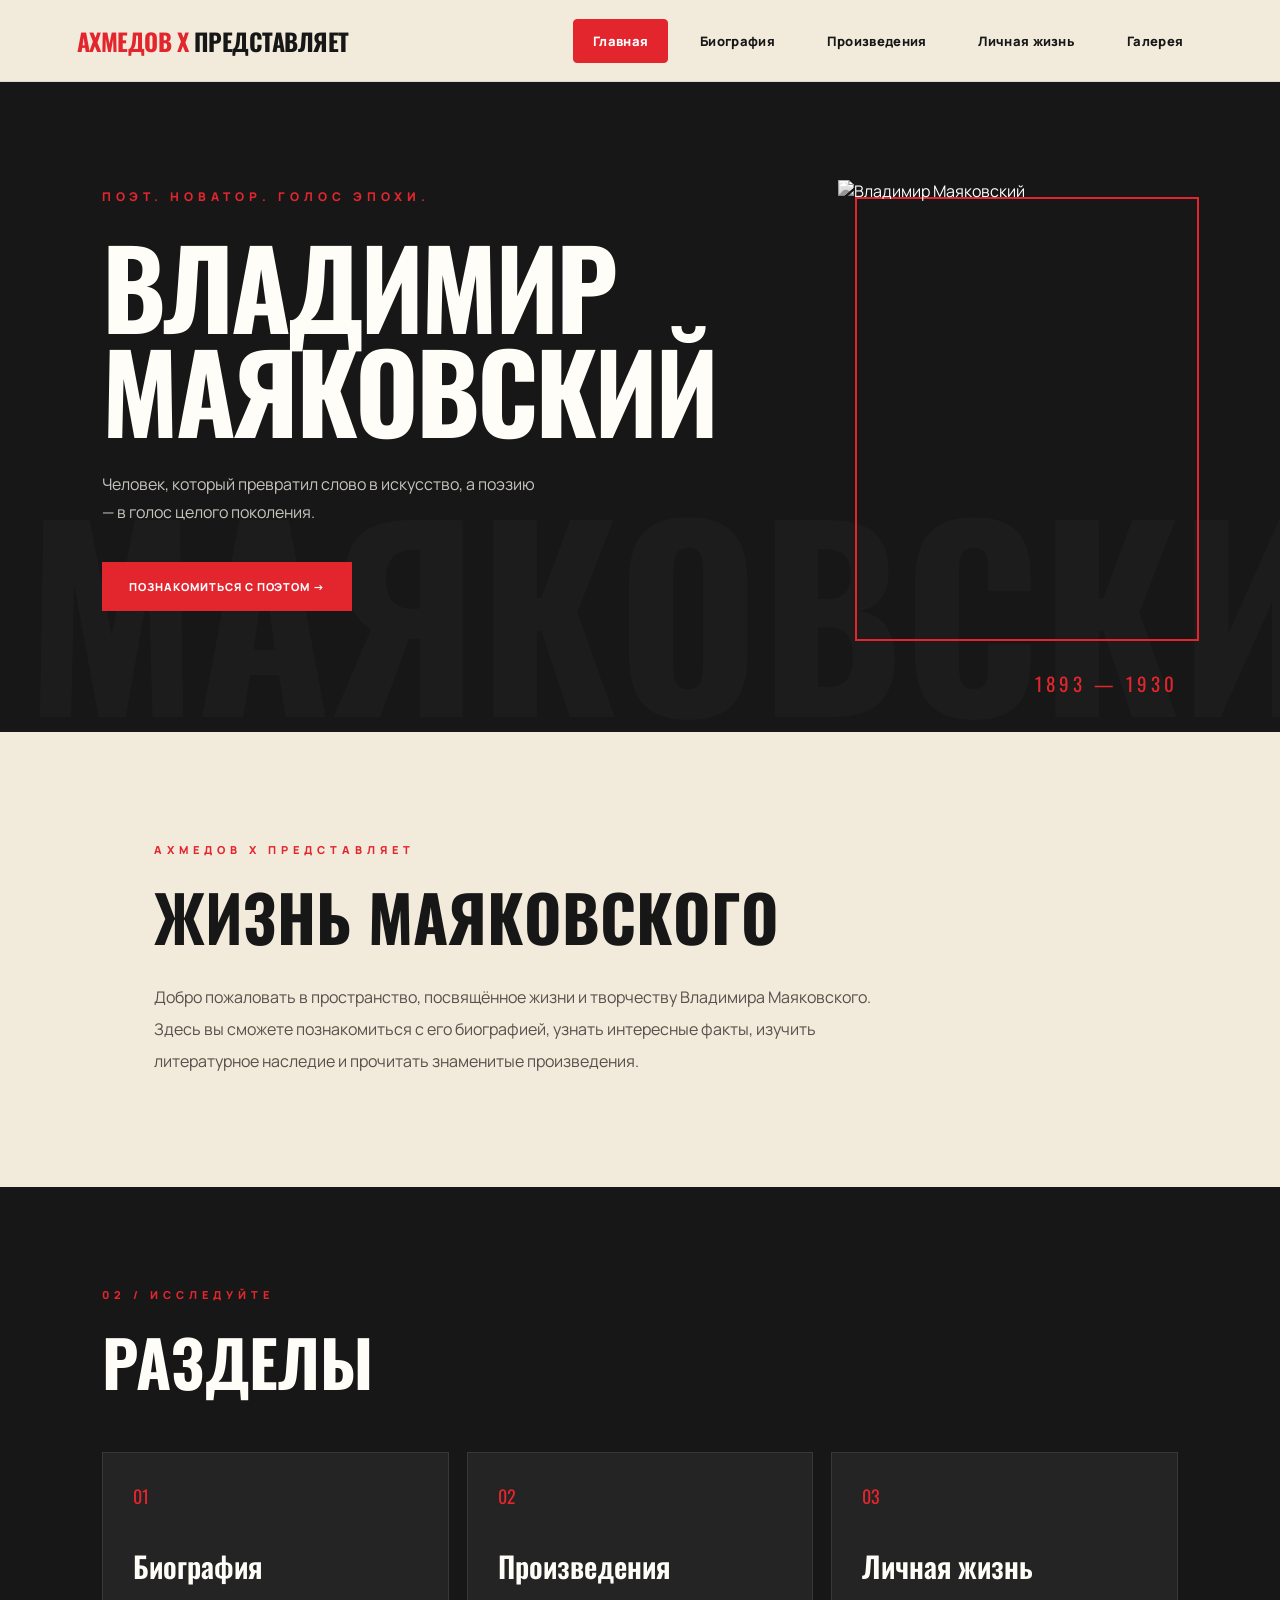
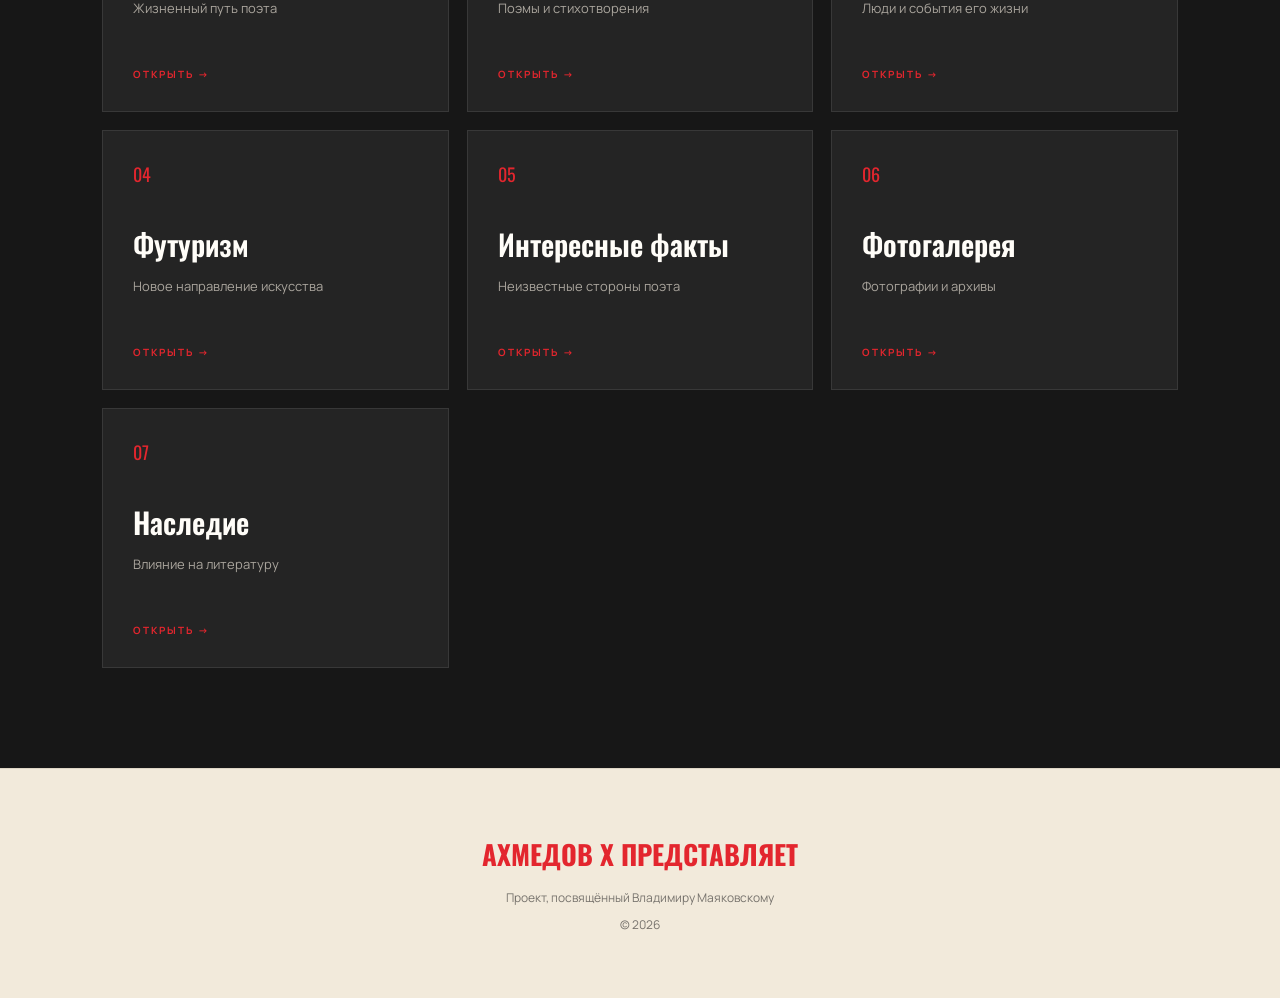
==== index.html @ aa0e74a8 "ahmedovhamdamali" ====
<!DOCTYPE html>
<html lang="ru">
<head>
    <meta charset="UTF-8">
    <meta name="viewport" content="width=device-width, initial-scale=1.0">

    <title>Владимир Маяковский | Ахмедов Х представляет</title>

    <link rel="stylesheet" href="css/style.css">
</head>

<body>

<header class="header">

    <a href="index.html" class="logo">
        АХМЕДОВ Х <span>ПРЕДСТАВЛЯЕТ</span>
    </a>

    <nav class="navigation">
        <a href="index.html">Главная</a>
        <a href="pages/biography.html">Биография</a>
        <a href="pages/works.html">Произведения</a>
        <a href="pages/life.html">Личная жизнь</a>
        <a href="pages/gallery.html">Галерея</a>
    </nav>

</header>

<main>

    <!-- ГЛАВНЫЙ ЭКРАН -->

    <section class="hero">

        <div class="hero-content">

            <p class="subtitle">
                ПОЭТ. НОВАТОР. ГОЛОС ЭПОХИ.
            </p>

            <h1>
                ВЛАДИМИР<br>
                МАЯКОВСКИЙ
            </h1>

            <p class="hero-description">
                Человек, который превратил слово в искусство,
                а поэзию — в голос целого поколения.
            </p>

            <a href="pages/biography.html" class="main-button">
                ПОЗНАКОМИТЬСЯ С ПОЭТОМ →
            </a>

        </div>

        <div class="hero-image">

            <img
                src="https://upload.wikimedia.org/wikipedia/commons/thumb/4/4e/Mayakovsky.jpg/500px-Mayakovsky.jpg"
                alt="Владимир Маяковский"
            >

        </div>

        <div class="hero-year">
            1893 — 1930
        </div>

    </section>


    <!-- ЖИЗНЬ МАЯКОВСКОГО -->

    <section class="intro">

        <p class="section-label">
            АХМЕДОВ Х ПРЕДСТАВЛЯЕТ
        </p>

        <h2>
            ЖИЗНЬ МАЯКОВСКОГО
        </h2>

        <p>
            Добро пожаловать в пространство, посвящённое
            жизни и творчеству Владимира Маяковского.

            Здесь вы сможете познакомиться с его биографией,
            узнать интересные факты, изучить литературное
            наследие и прочитать знаменитые произведения.
        </p>

    </section>


    <!-- РАЗДЕЛЫ -->

    <section class="sections">

        <p class="section-label">
            02 / ИССЛЕДУЙТЕ
        </p>

        <h2>
            РАЗДЕЛЫ
        </h2>

        <div class="section-grid">

            <a href="pages/biography.html" class="section-card">
                <span>01</span>
                <h3>Биография</h3>
                <p>Жизненный путь поэта</p>
                <b>ОТКРЫТЬ →</b>
            </a>

            <a href="pages/works.html" class="section-card">
                <span>02</span>
                <h3>Произведения</h3>
                <p>Поэмы и стихотворения</p>
                <b>ОТКРЫТЬ →</b>
            </a>

            <a href="pages/life.html" class="section-card">
                <span>03</span>
                <h3>Личная жизнь</h3>
                <p>Люди и события его жизни</p>
                <b>ОТКРЫТЬ →</b>
            </a>

            <a href="pages/futurism.html" class="section-card">
                <span>04</span>
                <h3>Футуризм</h3>
                <p>Новое направление искусства</p>
                <b>ОТКРЫТЬ →</b>
            </a>

            <a href="pages/facts.html" class="section-card">
                <span>05</span>
                <h3>Интересные факты</h3>
                <p>Неизвестные стороны поэта</p>
                <b>ОТКРЫТЬ →</b>
            </a>

            <a href="pages/gallery.html" class="section-card">
                <span>06</span>
                <h3>Фотогалерея</h3>
                <p>Фотографии и архивы</p>
                <b>ОТКРЫТЬ →</b>
            </a>

            <a href="pages/legacy.html" class="section-card">
                <span>07</span>
                <h3>Наследие</h3>
                <p>Влияние на литературу</p>
                <b>ОТКРЫТЬ →</b>
            </a>

        </div>

    </section>

</main>


<!-- ПОДВАЛ -->

<footer class="footer">

    <h2>АХМЕДОВ Х ПРЕДСТАВЛЯЕТ</h2>

    <p>
        Проект, посвящённый Владимиру Маяковскому
    </p>

    <p>
        © 2026
    </p>

</footer>


<script src="js/script.js"></script>

</body>
</html>
---- css/style.css ----
/* =====================================
   MAYAKOVSKY MUSEUM
   DESIGN BY AHMEDOV
===================================== */

@import url('https://fonts.googleapis.com/css2?family=Oswald:wght@400;500;600;700&family=Manrope:wght@400;500;600;700;800&display=swap');

:root {
    --black: #171717;
    --dark: #202020;
    --cream: #f2eadb;
    --white: #fffdf8;
    --red: #e3262e;
    --gray: #77736d;
}

* {
    margin: 0;
    padding: 0;
    box-sizing: border-box;
}

html {
    scroll-behavior: smooth;
}

body {
    background: var(--cream);
    color: var(--black);
    font-family: 'Manrope', Arial, sans-serif;
    overflow-x: hidden;
}

/* =====================================
   HEADER
===================================== */

.header {
    width: 100%;
    min-height: 82px;
    padding: 0 6%;
    display: flex;
    align-items: center;
    justify-content: space-between;
    background: var(--cream);
    position: relative;
    z-index: 100;
    border-bottom: 1px solid rgba(0,0,0,0.08);
}

.logo {
    color: var(--red);
    font-family: 'Oswald', sans-serif;
    font-size: 24px;
    font-weight: 700;
    text-decoration: none;
    letter-spacing: -0.5px;
    white-space: nowrap;
}

.logo span {
    color: var(--black);
}

.navigation {
    display: flex;
    align-items: center;
    gap: 30px;
}

.navigation a {
    color: var(--black);
    font-size: 13px;
    font-weight: 700;
    text-decoration: none;
    position: relative;
    transition: color 0.3s ease;
}

.navigation a::after {
    content: "";
    position: absolute;
    width: 0;
    height: 2px;
    background: var(--red);
    bottom: -7px;
    left: 0;
    transition: width 0.3s ease;
}

.navigation a:hover {
    color: var(--red);
}

.navigation a:hover::after {
    width: 100%;
}

/* =====================================
   HERO
===================================== */

.hero {
    min-height: 650px;
    padding: 85px 8% 100px;
    background: var(--black);
    color: var(--white);
    display: flex;
    align-items: center;
    justify-content: space-between;
    position: relative;
    overflow: hidden;
}

.hero::before {
    content: "МАЯКОВСКИЙ";
    position: absolute;
    font-family: 'Oswald', sans-serif;
    font-size: clamp(100px, 19vw, 270px);
    font-weight: 700;
    color: rgba(255,255,255,0.025);
    white-space: nowrap;
    bottom: -55px;
    left: 2%;
    pointer-events: none;
}

.hero-content {
    max-width: 650px;
    position: relative;
    z-index: 2;
    animation: slideUp 1s ease both;
}

.subtitle {
    color: var(--red);
    font-size: 12px;
    font-weight: 800;
    letter-spacing: 5px;
    margin-bottom: 28px;
}

.hero h1 {
    font-family: 'Oswald', sans-serif;
    font-size: clamp(65px, 8.5vw, 115px);
    line-height: 0.96;
    font-weight: 700;
    letter-spacing: -3px;
    margin-bottom: 28px;
}

.hero-description {
    max-width: 440px;
    font-size: 16px;
    line-height: 1.8;
    color: #c7c4bd;
    margin-bottom: 35px;
}

.main-button {
    display: inline-block;
    padding: 17px 27px;
    background: var(--red);
    color: white;
    font-size: 11px;
    font-weight: 800;
    letter-spacing: 1px;
    text-decoration: none;
    transition: 0.3s ease;
}

.main-button:hover {
    background: white;
    color: var(--black);
    transform: translateY(-4px);
}

.hero-image {
    width: 340px;
    height: 440px;
    position: relative;
    z-index: 2;
    margin-left: 35px;
    animation: fadeIn 1.4s ease both;
}

.hero-image::before {
    content: "";
    position: absolute;
    border: 2px solid var(--red);
    width: 100%;
    height: 100%;
    top: 17px;
    left: 17px;
    z-index: -1;
}

.hero-image img {
    width: 100%;
    height: 100%;
    object-fit: cover;
    filter: grayscale(100%) contrast(1.1);
    display: block;
    transition: 0.5s ease;
}

.hero-image:hover img {
    filter: grayscale(0%);
}

.hero-year {
    position: absolute;
    bottom: 35px;
    right: 8%;
    font-family: 'Oswald', sans-serif;
    font-size: 19px;
    letter-spacing: 4px;
    color: var(--red);
}

/* =====================================
   INTRO
===================================== */

.intro {
    padding: 110px 12%;
    background: var(--cream);
    position: relative;
}

.section-label {
    color: var(--red);
    font-size: 11px;
    font-weight: 800;
    letter-spacing: 5px;
    margin-bottom: 24px;
}

.intro h2,
.sections h2 {
    font-family: 'Oswald', sans-serif;
    font-size: clamp(40px, 5vw, 65px);
    line-height: 1.1;
    margin-bottom: 30px;
    font-weight: 700;
}

.intro > p:last-child {
    max-width: 720px;
    font-size: 16px;
    line-height: 2;
    color: #55514b;
}

/* =====================================
   SECTIONS
===================================== */

.sections {
    padding: 100px 8%;
    background: var(--black);
    color: var(--white);
}

.sections h2 {
    margin-bottom: 55px;
}

.section-grid {
    display: grid;
    grid-template-columns: repeat(3, 1fr);
    gap: 18px;
}

.section-card {
    min-height: 260px;
    padding: 30px;
    background: #242424;
    color: var(--white);
    text-decoration: none;
    border: 1px solid #383838;
    display: flex;
    flex-direction: column;
    align-items: flex-start;
    position: relative;
    overflow: hidden;
    transition: 0.35s ease;
}

.section-card::before {
    content: "";
    position: absolute;
    width: 4px;
    height: 0;
    background: var(--red);
    left: 0;
    top: 0;
    transition: 0.35s ease;
}

.section-card:hover {
    background: #302b27;
    transform: translateY(-8px);
    border-color: var(--red);
}

.section-card:hover::before {
    height: 100%;
}

.section-card span {
    color: var(--red);
    font-family: 'Oswald', sans-serif;
    font-size: 18px;
    margin-bottom: 35px;
}

.section-card h3 {
    font-family: 'Oswald', sans-serif;
    font-size: 29px;
    font-weight: 600;
    margin-bottom: 12px;
}

.section-card p {
    font-size: 13px;
    color: #aaa59d;
    margin-bottom: 25px;
}

.section-card b {
    margin-top: auto;
    color: var(--red);
    font-size: 10px;
    letter-spacing: 2px;
    transition: 0.3s;
}

.section-card:hover b {
    letter-spacing: 4px;
}

/* =====================================
   FOOTER
===================================== */

.footer {
    padding: 65px 8%;
    background: var(--cream);
    text-align: center;
    border-top: 1px solid #ded5c5;
}

.footer h2 {
    font-family: 'Oswald', sans-serif;
    font-size: 27px;
    color: var(--red);
    margin-bottom: 15px;
}

.footer p {
    font-size: 12px;
    color: var(--gray);
    margin-top: 10px;
}

/* =====================================
   ANIMATIONS
===================================== */

@keyframes slideUp {
    from {
        opacity: 0;
        transform: translateY(35px);
    }

    to {
        opacity: 1;
        transform: translateY(0);
    }
}

@keyframes fadeIn {
    from {
        opacity: 0;
    }

    to {
        opacity: 1;
    }
}

/* =====================================
   RESPONSIVE
===================================== */

@media (max-width: 1000px) {

    .header {
        padding: 20px 5%;
        flex-wrap: wrap;
        gap: 20px;
    }

    .navigation {
        gap: 18px;
        flex-wrap: wrap;
    }

    .hero {
        padding: 80px 6%;
    }

    .hero-image {
        width: 280px;
        height: 370px;
    }

    .section-grid {
        grid-template-columns: repeat(2, 1fr);
    }
}

@media (max-width: 650px) {

    .header {
        flex-direction: column;
        align-items: flex-start;
        padding: 20px 6%;
    }

    .logo {
        font-size: 21px;
    }

    .navigation {
        width: 100%;
        gap: 15px;
    }

    .navigation a {
        font-size: 11px;
    }

    .hero {
        min-height: auto;
        padding: 75px 7% 100px;
        flex-direction: column;
        align-items: flex-start;
    }

    .hero h1 {
        font-size: clamp(55px, 13vw, 78px);
        letter-spacing: -2px;
    }

    .hero-description {
        font-size: 14px;
    }

    .hero-image {
        width: 75%;
        height: 350px;
        margin: 65px auto 20px;
        align-self: center;
    }

    .hero-year {
        bottom: 25px;
        right: 7%;
    }

    .intro {
        padding: 75px 7%;
    }

    .intro h2,
    .sections h2 {
        font-size: 43px;
    }

    .intro > p:last-child {
        font-size: 14px;
    }

    .sections {
        padding: 75px 7%;
    }

    .section-grid {
        grid-template-columns: 1fr;
        gap: 14px;
    }

    .section-card {
        min-height: 220px;
    }

    .footer {
        padding: 50px 7%;
    }
}

/* =====================================
   SELECTION
===================================== */

::selection {
    background: var(--red);
    color: white;
}

/* =====================================
   BIOGRAPHY PAGE
===================================== */

.bio-page {
    width: 100%;
    overflow: hidden;
    background: #f2eadb;
}

/* HERO */

.bio-hero {
    min-height: 570px;
    padding: 85px 8%;
    background: #171717;
    color: #fffdf8;
    position: relative;
    display: flex;
    flex-direction: column;
    justify-content: center;
    overflow: hidden;
}

.bio-hero::before {
    content: "МАЯКОВСКИЙ";
    position: absolute;
    bottom: -40px;
    left: 3%;
    font-family: 'Oswald', sans-serif;
    font-size: clamp(100px, 19vw, 240px);
    font-weight: 700;
    color: rgba(255,255,255,0.035);
    white-space: nowrap;
    pointer-events: none;
}

.bio-hero::after {
    content: "";
    position: absolute;
    top: 50%;
    right: 9%;
    transform: translateY(-50%);
    width: 300px;
    height: 390px;
    background-image: url("https://upload.wikimedia.org/wikipedia/commons/thumb/4/4e/Mayakovsky.jpg/500px-Mayakovsky.jpg");
    background-size: cover;
    background-position: center;
    filter: grayscale(100%);
    border: 1px solid #51453c;
    box-shadow: 15px 15px 0 #e3262e;
}

.bio-hero .section-label {
    position: relative;
    z-index: 2;
    color: #e3262e;
}

.bio-hero h1 {
    position: relative;
    z-index: 2;
    font-family: 'Oswald', sans-serif;
    font-size: clamp(65px, 8vw, 110px);
    line-height: 0.95;
    font-weight: 700;
    letter-spacing: -2px;
    margin: 20px 0;
}

.bio-subtitle {
    position: relative;
    z-index: 2;
    max-width: 510px;
    color: #c6c0b7;
    font-size: 15px;
    line-height: 1.8;
}

.bio-years {
    position: relative;
    z-index: 2;
    margin-top: 22px;
    color: #e3262e;
    font-family: 'Oswald', sans-serif;
    font-size: 23px;
    letter-spacing: 4px;
}

/* HISTORY */

.bio-content {
    padding: 105px 12%;
    display: grid;
    grid-template-columns: 0.9fr 1.1fr;
    gap: 75px;
    align-items: start;
    background: #f2eadb;
}

.bio-heading {
    position: sticky;
    top: 40px;
}

.bio-heading h2 {
    font-family: 'Oswald', sans-serif;
    font-size: clamp(35px, 4vw, 55px);
    line-height: 1.1;
    max-width: 450px;
}

.bio-text {
    border-left: 2px solid #e3262e;
    padding-left: 30px;
}

.bio-text p {
    color: #514d47;
    font-size: 15px;
    line-height: 2;
    margin-bottom: 25px;
}

/* TIMELINE */

.bio-timeline {
    padding: 100px 12%;
    background: #171717;
    color: #fffdf8;
}

.bio-timeline h2 {
    font-family: 'Oswald', sans-serif;
    font-size: clamp(40px, 5vw, 65px);
    margin-bottom: 65px;
}

.timeline-item {
    display: grid;
    grid-template-columns: 130px 1fr;
    gap: 35px;
    padding: 30px 0;
    border-top: 1px solid #45413c;
    transition: 0.3s ease;
}

.timeline-item:hover {
    padding-left: 15px;
    border-top-color: #e3262e;
}

.timeline-item > span {
    color: #e3262e;
    font-family: 'Oswald', sans-serif;
    font-size: 32px;
    font-weight: 700;
}

.timeline-item h3 {
    font-family: 'Oswald', sans-serif;
    font-size: 25px;
    margin-bottom: 10px;
}

.timeline-item p {
    color: #aaa49b;
    font-size: 14px;
    line-height: 1.8;
}

/* QUOTE */

.bio-quote {
    padding: 110px 10%;
    background: #e3262e;
    color: white;
    text-align: center;
}

.bio-quote p {
    font-family: 'Oswald', sans-serif;
    font-size: clamp(25px, 4vw, 52px);
    font-weight: 700;
    line-height: 1.3;
}

/* BACK BUTTON */

.bio-back {
    padding: 60px 10%;
    background: #f2eadb;
    text-align: center;
}

.bio-back a {
    display: inline-block;
    padding: 17px 28px;
    background: #171717;
    color: white;
    font-size: 12px;
    font-weight: 800;
    letter-spacing: 2px;
    text-decoration: none;
    transition: 0.3s ease;
}

.bio-back a:hover {
    background: #e3262e;
    transform: translateY(-4px);
}

/* BIOGRAPHY MOBILE */

@media (max-width: 850px) {

    .bio-hero {
        min-height: 650px;
        padding: 65px 7%;
    }

    .bio-hero::after {
        width: 220px;
        height: 290px;
        right: 7%;
        top: auto;
        bottom: 45px;
        transform: none;
        opacity: 0.65;
    }

    .bio-hero h1 {
        font-size: clamp(55px, 10vw, 80px);
    }

    .bio-content {
        grid-template-columns: 1fr;
        gap: 35px;
        padding: 75px 7%;
    }

    .bio-heading {
        position: static;
    }

    .bio-text {
        padding-left: 20px;
    }

    .bio-timeline {
        padding: 75px 7%;
    }

    .timeline-item {
        grid-template-columns: 85px 1fr;
        gap: 15px;
    }

    .timeline-item > span {
        font-size: 25px;
    }

    .bio-quote {
        padding: 80px 7%;
    }
}

@media (max-width: 480px) {

    .bio-hero::after {
        width: 160px;
        height: 210px;
        right: 9%;
        bottom: 35px;
    }

    .bio-hero h1 {
        font-size: 53px;
    }

    .bio-subtitle {
        max-width: 85%;
    }

    .timeline-item {
        grid-template-columns: 65px 1fr;
        gap: 12px;
    }

    .timeline-item h3 {
        font-size: 21px;
    }
}

/* =====================================
   FINAL DESIGN FIX
===================================== */

/* Убираем огромную надпись на фоне */
.bio-hero::before {
    display: none !important;
    content: none !important;
}

/* Убираем пустые прямоугольники */
.bio-hero::after {
    display: none !important;
    content: none !important;
}

/* Делаем главный экран ровным */
.bio-hero {
    min-height: 570px;
}

/* =====================================
   NAVIGATION BUTTONS
===================================== */

.navigation {
    display: flex;
    align-items: center;
    gap: 12px;
}

.navigation a {
    display: inline-block;
    padding: 12px 19px;
    border: 1px solid transparent;
    border-radius: 4px;
    color: #171717;
    font-size: 13px;
    font-weight: 800;
    letter-spacing: 0.3px;
    text-decoration: none;
    transition: all 0.3s ease;
}

/* Убираем старую линию */
.navigation a::after {
    display: none;
}

/* Наведение */
.navigation a:hover {
    background: #171717;
    color: #fffdf8;
    border-color: #171717;
    transform: translateY(-2px);
}

/* Активная страница */
.navigation a.active {
    background: #e3262e;
    color: white;
    border-color: #e3262e;
}

/* =====================================
   MOBILE
===================================== */

@media (max-width: 650px) {
    .navigation {
        gap: 5px;
        flex-wrap: wrap;
    }

    .navigation a {
        padding: 10px 12px;
        font-size: 12px;
    }
}

/* =====================================
   WORKS PAGE
===================================== */

.works-page {
    background: #f2eadb;
    overflow: hidden;
}

.works-hero {
    min-height: 510px;
    padding: 85px 8%;
    background: #171717;
    color: #fffdf8;
    display: flex;
    flex-direction: column;
    justify-content: center;
    position: relative;
}

.works-hero h1 {
    font-family: 'Oswald', sans-serif;
    font-size: clamp(65px, 9vw, 115px);
    line-height: 0.95;
    margin: 25px 0;
    position: relative;
    z-index: 2;
}

.works-hero > p:not(.section-label) {
    max-width: 480px;
    color: #aaa49b;
    font-size: 15px;
    line-height: 1.8;
}

.works-hero-bottom {
    display: flex;
    justify-content: space-between;
    max-width: 850px;
    margin-top: 55px;
    padding-top: 20px;
    border-top: 1px solid #444;
    color: #e3262e;
    font-size: 11px;
    font-weight: 800;
    letter-spacing: 3px;
}

.works-intro {
    padding: 90px 12%;
}

.works-intro h2,
.works-heading h2 {
    font-family: 'Oswald', sans-serif;
    font-size: clamp(35px, 5vw, 58px);
    margin-bottom: 25px;
}

.works-intro > p:last-child {
    max-width: 650px;
    color: #625d55;
    font-size: 15px;
    line-height: 2;
}

.works-catalog {
    padding: 90px 8%;
    background: #171717;
    color: white;
}

.works-heading {
    display: flex;
    justify-content: space-between;
    align-items: flex-end;
    gap: 20px;
    margin-bottom: 45px;
}

.works-count {
    color: #e3262e;
    font-size: 11px;
    font-weight: 800;
    letter-spacing: 2px;
    padding-bottom: 25px;
}

.works-grid {
    display: grid;
    grid-template-columns: repeat(3, 1fr);
    gap: 18px;
}

.work-card {
    min-height: 320px;
    padding: 30px;
    background: #242424;
    border: 1px solid #393939;
    position: relative;
    display: flex;
    flex-direction: column;
    transition: 0.35s ease;
}

.work-card:hover {
    transform: translateY(-7px);
    border-color: #e3262e;
    background: #2c2825;
}

.work-number {
    position: absolute;
    top: 15px;
    right: 22px;
    color: #444;
    font-family: 'Oswald', sans-serif;
    font-size: 45px;
    font-weight: 700;
}

.work-type {
    color: #e3262e;
    font-size: 10px;
    font-weight: 800;
    letter-spacing: 3px;
    margin-bottom: 30px;
}

.work-card h3 {
    max-width: 85%;
    font-family: 'Oswald', sans-serif;
    font-size: 29px;
    line-height: 1.2;
    margin-bottom: 12px;
}

.work-year {
    color: #e3262e;
    font-family: 'Oswald', sans-serif;
    font-size: 17px;
    margin-bottom: 18px;
}

.work-description {
    color: #aaa49b;
    font-size: 13px;
    line-height: 1.8;
    margin-bottom: 25px;
}

.work-link {
    margin-top: auto;
    padding: 14px 12px;
    border: 1px solid #e3262e;
    color: white;
    text-align: center;
    text-decoration: none;
    font-size: 10px;
    font-weight: 800;
    letter-spacing: 1px;
    transition: 0.3s;
}

.work-link:hover {
    background: #e3262e;
}

.works-quote {
    padding: 110px 10%;
    background: #e3262e;
    color: white;
}

.works-quote h2 {
    font-family: 'Oswald', sans-serif;
    font-size: clamp(45px, 7vw, 85px);
    line-height: 1.05;
    margin: 25px 0;
}

.works-quote .section-label {
    color: #171717;
}

.works-quote > p:last-child {
    font-size: 14px;
    opacity: 0.85;
}

@media (max-width: 850px) {
    .works-grid {
        grid-template-columns: repeat(2, 1fr);
    }

    .works-intro {
        padding: 75px 7%;
    }

    .works-catalog {
        padding: 75px 7%;
    }
}

@media (max-width: 550px) {
    .works-hero {
        min-height: 440px;
        padding: 65px 7%;
    }

    .works-hero h1 {
        font-size: 58px;
    }

    .works-hero-bottom {
        font-size: 9px;
        letter-spacing: 1px;
    }

    .works-grid {
        grid-template-columns: 1fr;
    }

    .works-heading {
        flex-direction: column;
        align-items: flex-start;
    }

    .works-count {
        padding: 0;
    }

    .works-quote {
        padding: 75px 7%;
    }
}

/* =====================================
   INDIVIDUAL WORK PAGE
===================================== */

.work-detail {
    background: #f2eadb;
    overflow: hidden;
}

.detail-hero {
    min-height: 540px;
    padding: 85px 8%;
    background: #171717;
    color: #fffdf8;
    display: flex;
    flex-direction: column;
    justify-content: center;
}

.detail-category {
    color: #e3262e;
    font-size: 12px;
    font-weight: 800;
    letter-spacing: 4px;
    margin-top: 25px;
}

.detail-hero h1 {
    font-family: 'Oswald', sans-serif;
    font-size: clamp(65px, 10vw, 125px);
    line-height: 0.95;
    margin: 25px 0;
}

.detail-subtitle {
    color: #aaa49b;
    font-size: 15px;
    line-height: 1.8;
    max-width: 520px;
}

.detail-bottom {
    max-width: 850px;
    display: flex;
    justify-content: space-between;
    margin-top: 50px;
    padding-top: 20px;
    border-top: 1px solid #444;
    color: #e3262e;
    font-size: 11px;
    font-weight: 800;
    letter-spacing: 3px;
}

.detail-intro {
    padding: 100px 12%;
    display: grid;
    grid-template-columns: 0.9fr 1.1fr;
    gap: 70px;
}

.detail-title h2,
.detail-structure h2,
.detail-analysis h2 {
    font-family: 'Oswald', sans-serif;
    font-size: clamp(38px, 5vw, 60px);
    line-height: 1.1;
}

.detail-text {
    border-left: 2px solid #e3262e;
    padding-left: 30px;
}

.detail-text p {
    color: #55514b;
    font-size: 15px;
    line-height: 2;
    margin-bottom: 22px;
}

/* STRUCTURE */

.detail-structure {
    padding: 95px 8%;
    background: #171717;
    color: white;
}

.detail-structure h2 {
    margin: 20px 0 50px;
}

.structure-grid {
    display: grid;
    grid-template-columns: repeat(2, 1fr);
    gap: 18px;
}

.structure-card {
    min-height: 210px;
    padding: 30px;
    background: #242424;
    border: 1px solid #393939;
    transition: 0.3s;
}

.structure-card:hover {
    border-color: #e3262e;
    transform: translateY(-5px);
}

.structure-card span,
.analysis-grid span {
    color: #e3262e;
    font-family: 'Oswald', sans-serif;
    font-size: 28px;
}

.structure-card h3 {
    font-family: 'Oswald', sans-serif;
    font-size: 23px;
    margin: 25px 0 12px;
}

.structure-card p {
    color: #aaa49b;
    font-size: 13px;
    line-height: 1.8;
}

/* ANALYSIS */

.detail-analysis {
    padding: 100px 8%;
}

.detail-analysis h2 {
    margin: 20px 0 50px;
}

.analysis-grid {
    display: grid;
    grid-template-columns: repeat(3, 1fr);
    gap: 35px;
}

.analysis-grid div {
    border-top: 2px solid #e3262e;
    padding-top: 20px;
}

.analysis-grid h3 {
    font-family: 'Oswald', sans-serif;
    font-size: 27px;
    margin: 18px 0 12px;
}

.analysis-grid p {
    color: #625d55;
    font-size: 14px;
    line-height: 1.8;
}

/* QUOTE */

.detail-quote {
    padding: 100px 10%;
    background: #e3262e;
    color: white;
}

.detail-quote .section-label {
    color: #171717;
}

.detail-quote h2 {
    max-width: 900px;
    font-family: 'Oswald', sans-serif;
    font-size: clamp(40px, 7vw, 75px);
    line-height: 1.1;
    margin: 25px 0;
}

.detail-quote > p:last-child {
    font-size: 14px;
    line-height: 1.8;
    max-width: 600px;
}

/* NAVIGATION */

.detail-navigation {
    padding: 55px 8%;
    display: flex;
    justify-content: space-between;
    gap: 20px;
}

.detail-navigation a {
    padding: 16px 22px;
    background: #171717;
    color: white;
    text-decoration: none;
    font-size: 11px;
    font-weight: 800;
    letter-spacing: 1px;
    transition: 0.3s;
}

.detail-navigation a:hover {
    background: #e3262e;
}

@media (max-width: 750px) {
    .detail-intro {
        grid-template-columns: 1fr;
        gap: 35px;
        padding: 75px 7%;
    }

    .detail-structure,
    .detail-analysis {
        padding: 75px 7%;
    }

    .analysis-grid {
        grid-template-columns: 1fr;
    }
}

@media (max-width: 550px) {
    .detail-hero {
        min-height: 440px;
        padding: 65px 7%;
    }

    .detail-hero h1 {
        font-size: 58px;
    }

    .structure-grid {
        grid-template-columns: 1fr;
    }

    .detail-navigation {
        flex-direction: column;
        padding: 40px 7%;
    }

    .detail-navigation a {
        text-align: center;
    }
}

/* FIX: КОНТРАСТ КАРТОЧЕК ПРОИЗВЕДЕНИЙ */

.work-card {
    background: #252525;
    color: #f2eadb;
}

.work-card h3 {
    color: #f2eadb;
}

.work-card p {
    color: #bdb7ad;
}

.work-card .work-number {
    color: #777777;
}

.work-card .work-type {
    color: #d4a373;
}

.work-card .work-year {
    color: #d4a373;
}

.work-card .work-link {
    color: #e8c69a;
}

.work-card:hover {
    background: #302b27;
    border-color: #c03935;
}
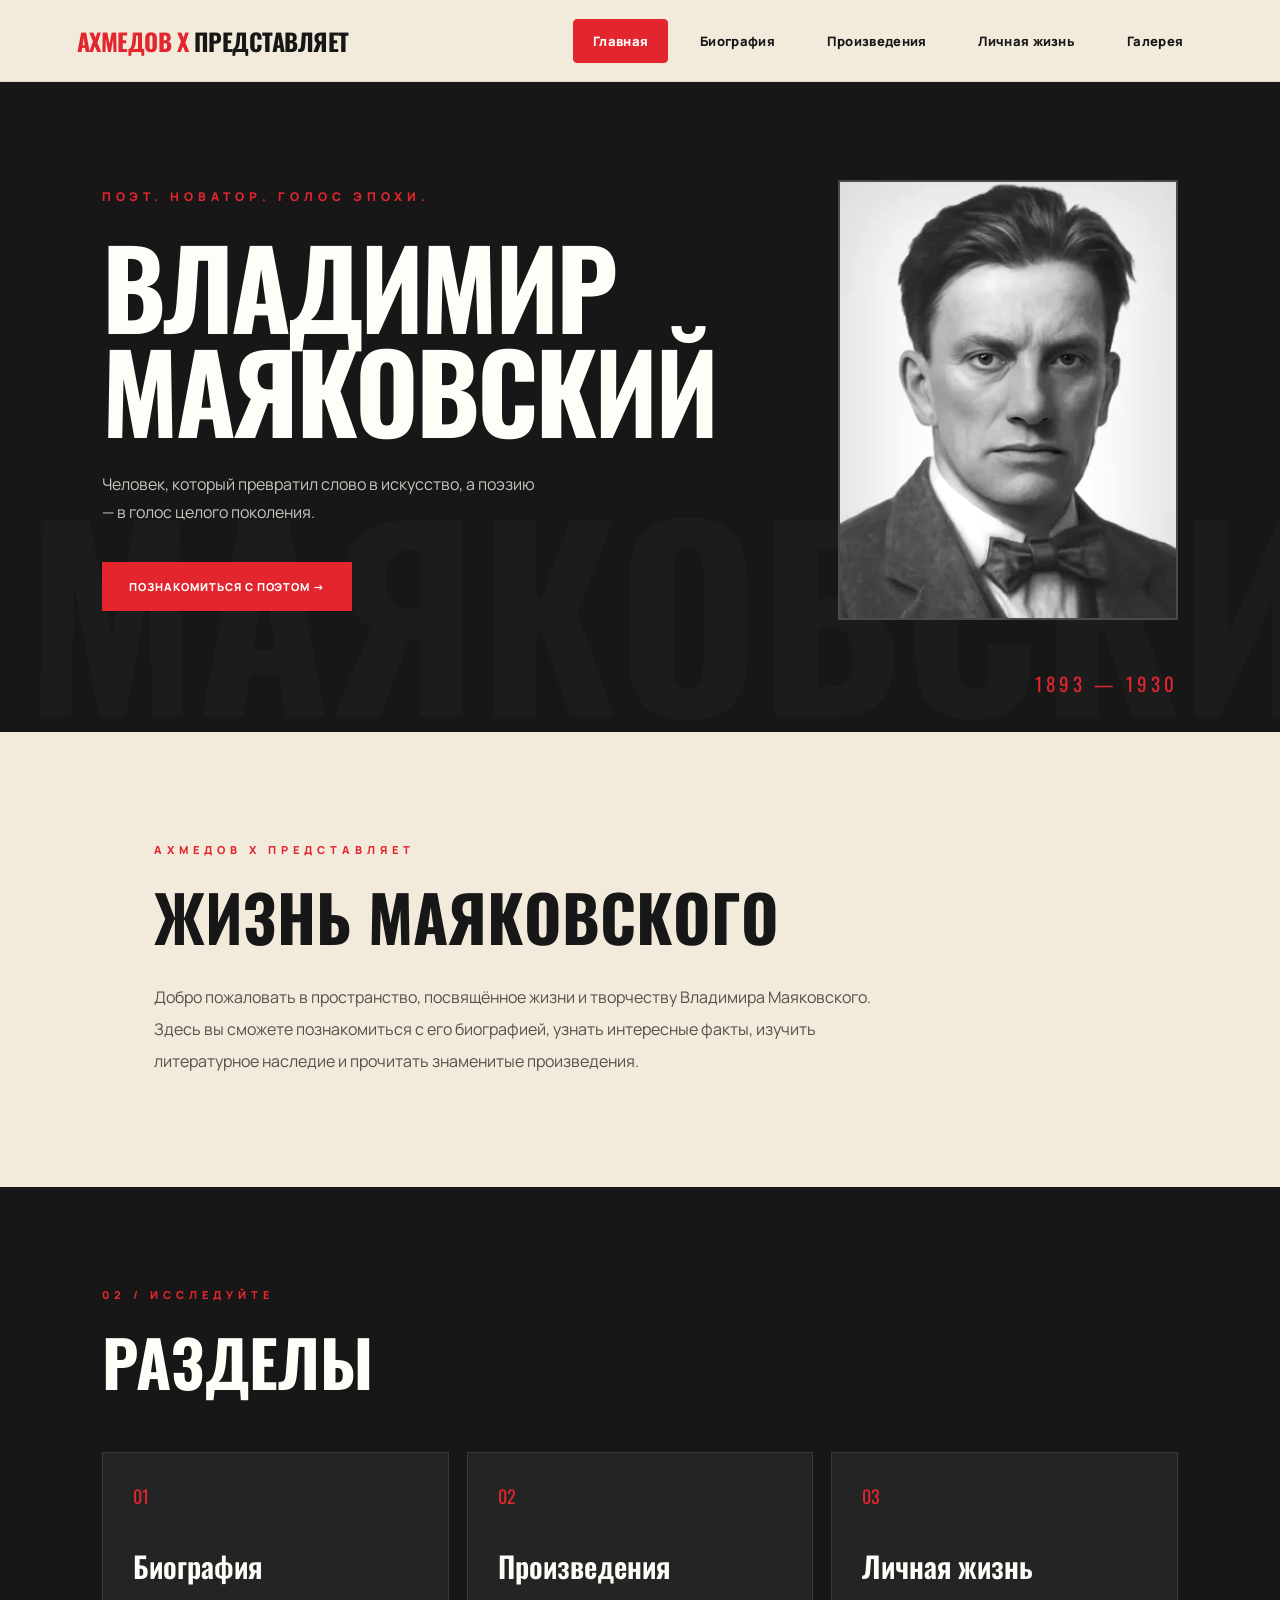
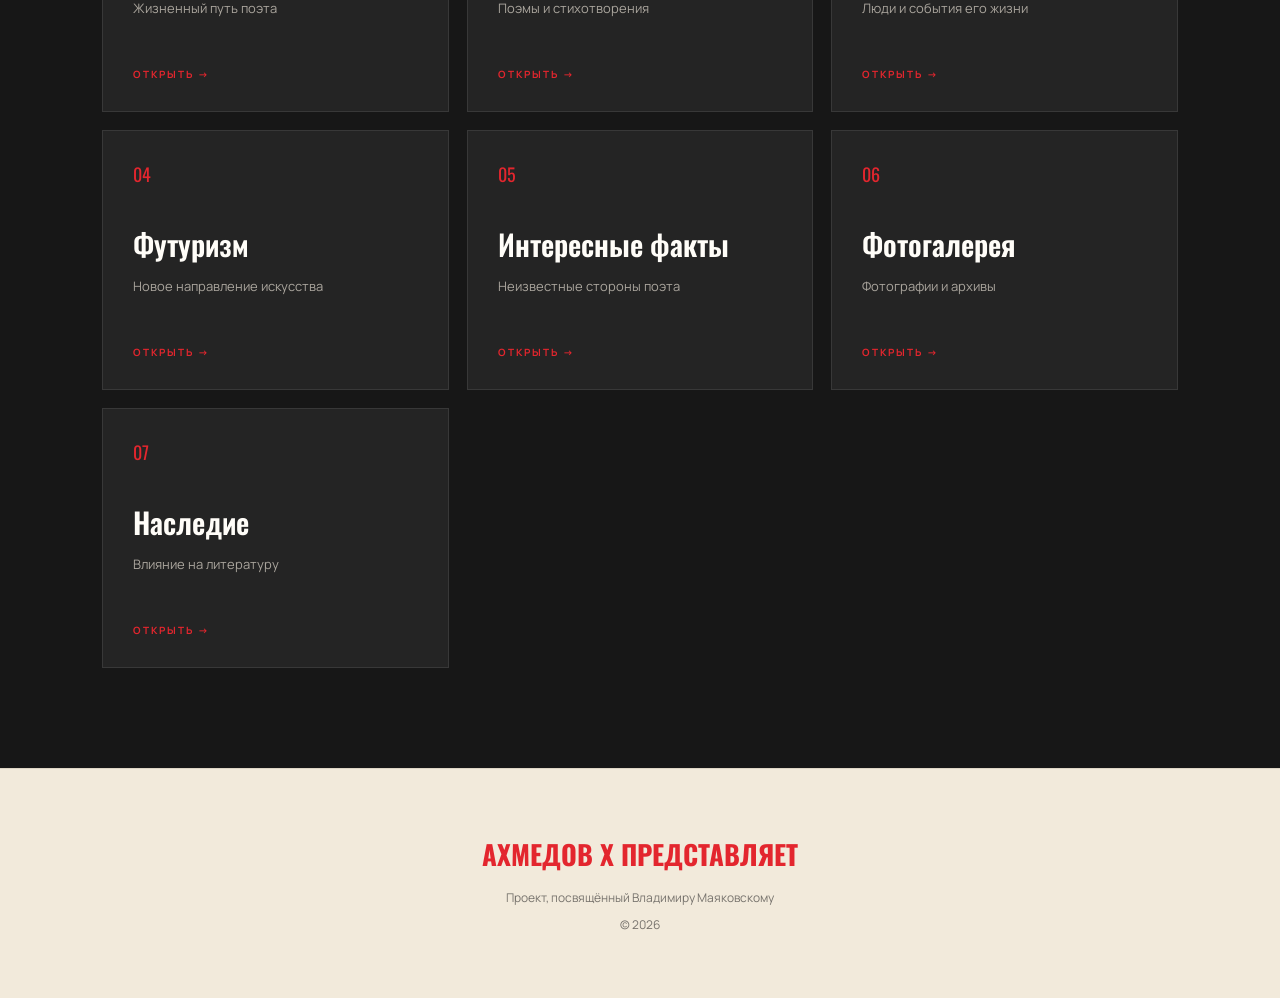
==== commit 3c1303bd: "Upload image" ====
--- a/index.html
+++ b/index.html
@@ -1,6 +1,7 @@
 
 <!DOCTYPE html>
 <html lang="ru">
+
 <head>
     <meta charset="UTF-8">
     <meta name="viewport" content="width=device-width, initial-scale=1.0">
@@ -59,8 +60,8 @@
         <div class="hero-image">
 
             <img
-                src="https://upload.wikimedia.org/wikipedia/commons/thumb/4/4e/Mayakovsky.jpg/500px-Mayakovsky.jpg"
-                alt="Владимир Маяковский"
+                src="images/majakovskij.webp"
+                alt="Портрет Владимира Маяковского"
             >
 
         </div>
--- a/css/style.css
+++ b/css/style.css
@@ -1410,7 +1410,20 @@
 }
 
 .work-card:hover {
-    background: #302b27;
+    background: #817f7e;
     border-color: #c03935;
 }
 
+/* ТОЧНОЕ СОВПАДЕНИЕ ФОТОГРАФИИ С РАМКОЙ */
+
+.hero-image::before,
+.hero-image::after {
+    display: none !important;
+    content: none !important;
+}
+
+.hero-image img {
+    border: 2px solid var(--red);
+    box-sizing: border-box;
+}
+
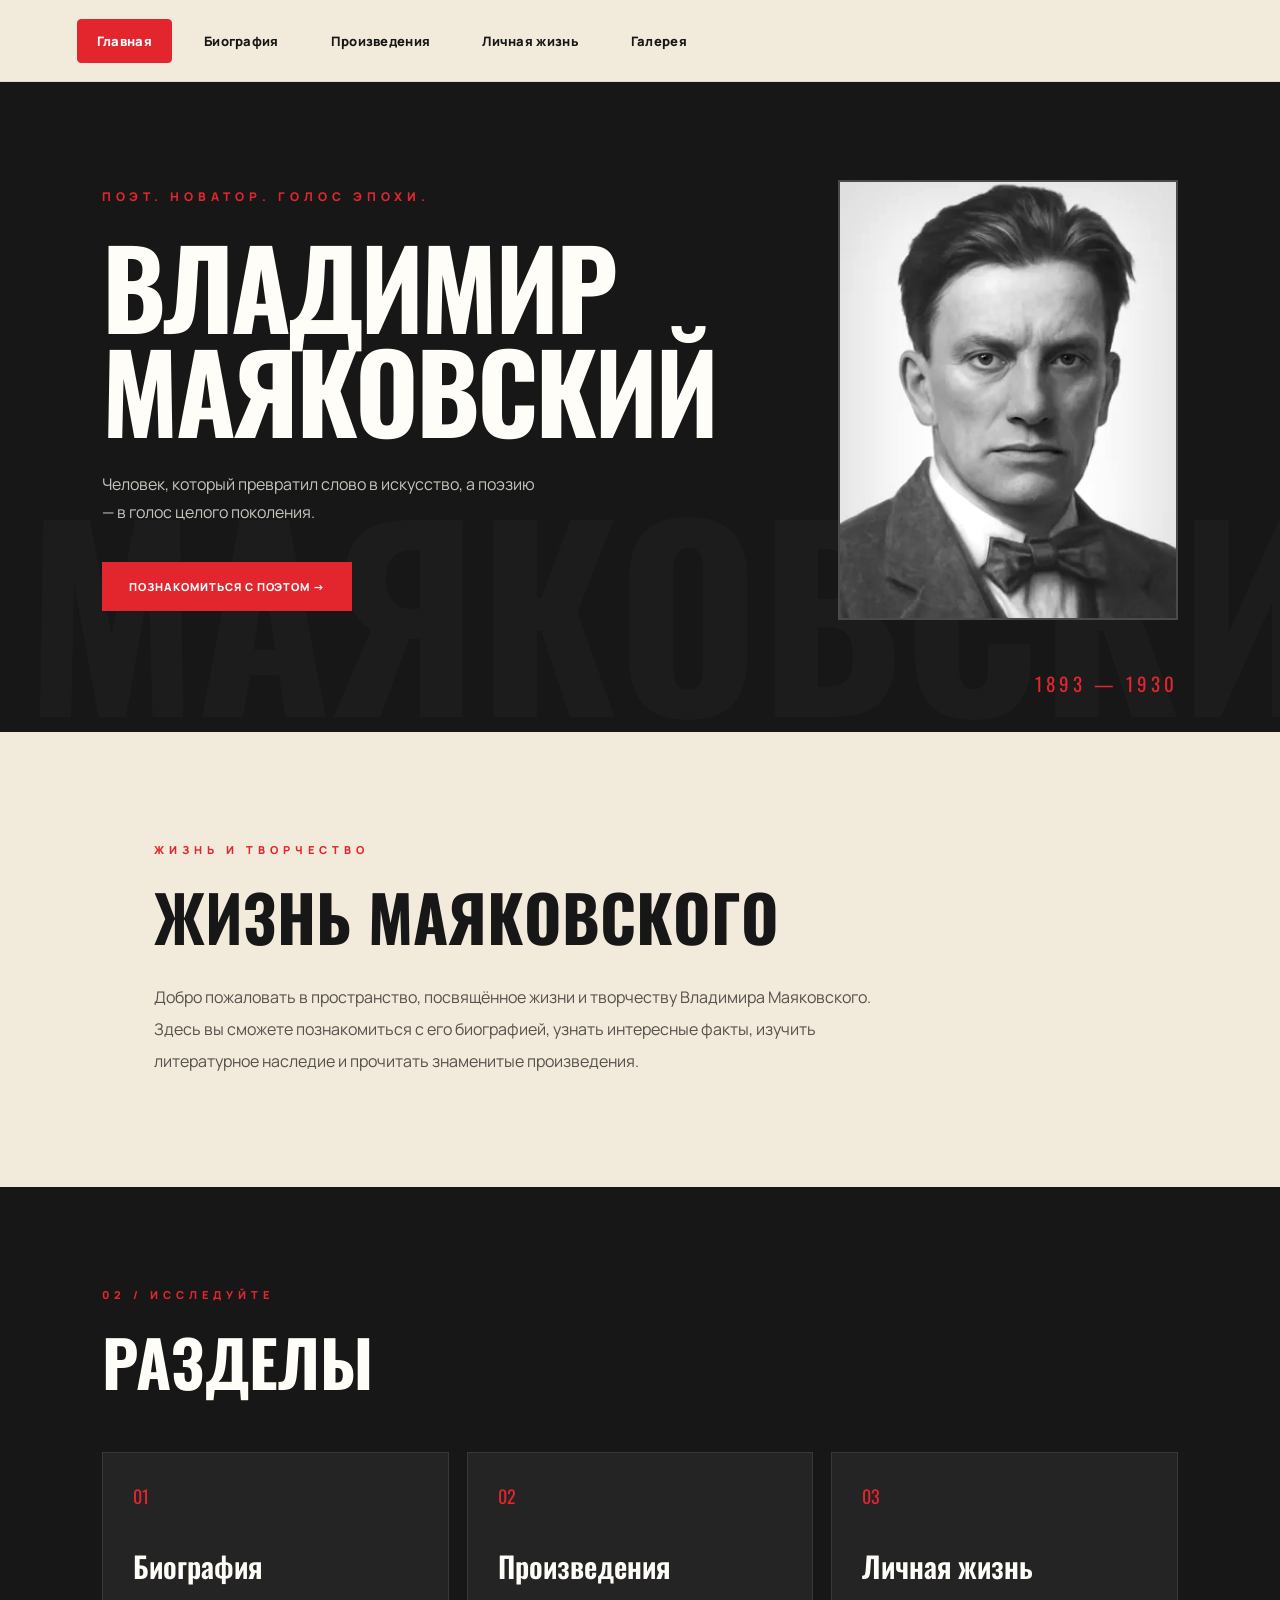
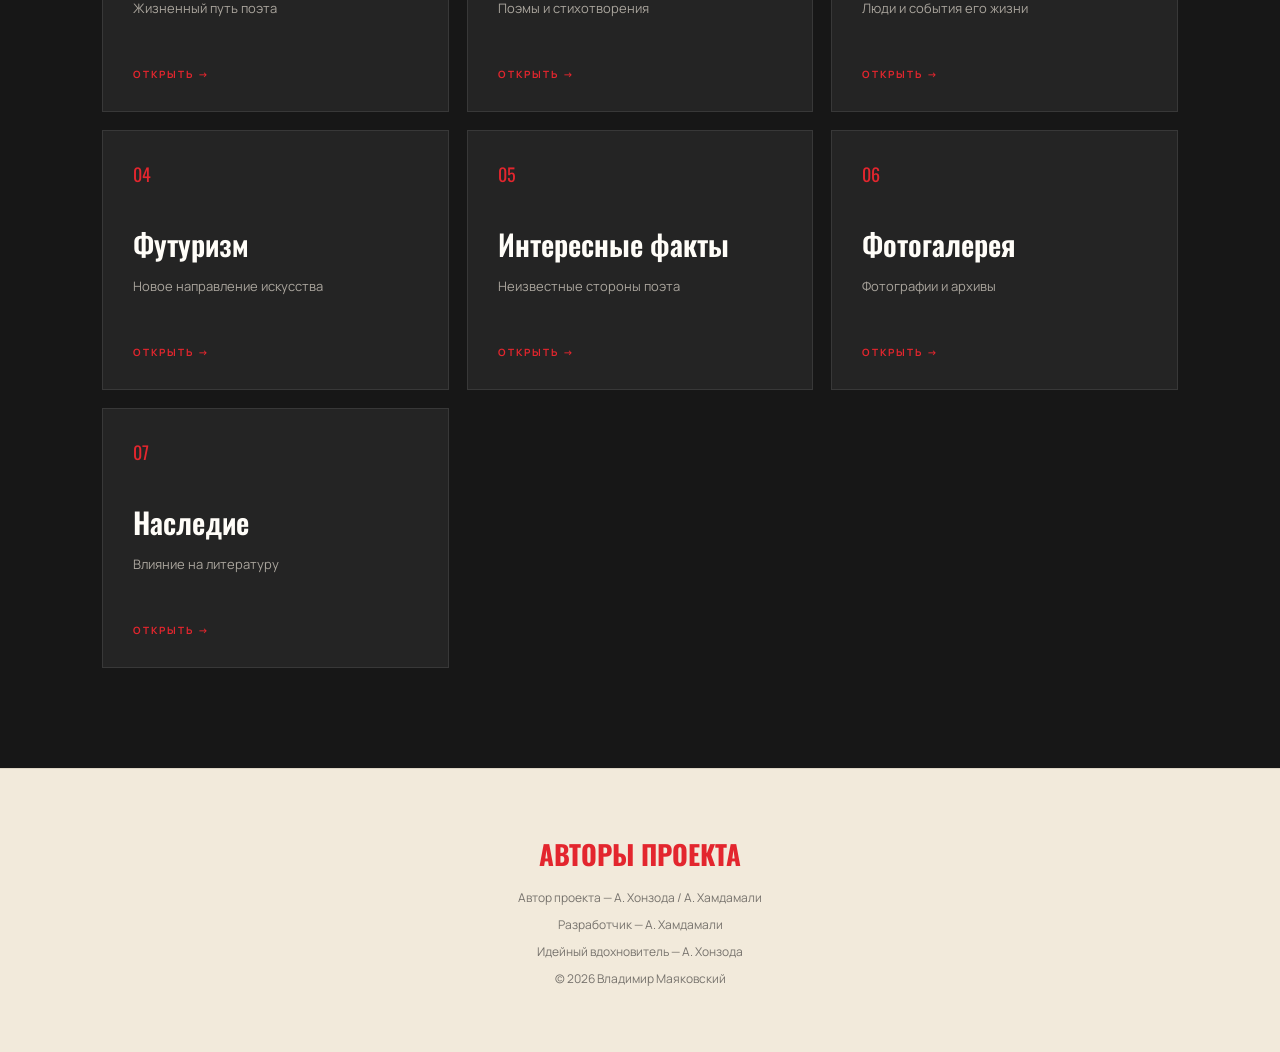
==== commit dbdbb595: "Update homepage and footer credits" ====
--- a/index.html
+++ b/index.html
@@ -6,7 +6,7 @@
     <meta charset="UTF-8">
     <meta name="viewport" content="width=device-width, initial-scale=1.0">
 
-    <title>Владимир Маяковский | Ахмедов Х представляет</title>
+    <title>Владимир Маяковский | Жизнь и творчество</title>
 
     <link rel="stylesheet" href="css/style.css">
 </head>
@@ -14,10 +14,6 @@
 <body>
 
 <header class="header">
-
-    <a href="index.html" class="logo">
-        АХМЕДОВ Х <span>ПРЕДСТАВЛЯЕТ</span>
-    </a>
 
     <nav class="navigation">
         <a href="index.html">Главная</a>
@@ -78,7 +74,7 @@
     <section class="intro">
 
         <p class="section-label">
-            АХМЕДОВ Х ПРЕДСТАВЛЯЕТ
+            ЖИЗНЬ И ТВОРЧЕСТВО
         </p>
 
         <h2>
@@ -171,14 +167,22 @@
 
 <footer class="footer">
 
-    <h2>АХМЕДОВ Х ПРЕДСТАВЛЯЕТ</h2>
+    <h2>АВТОРЫ ПРОЕКТА</h2>
 
     <p>
-        Проект, посвящённый Владимиру Маяковскому
+        Автор проекта — А. Хонзода / А. Хамдамали
     </p>
 
     <p>
-        © 2026
+        Разработчик — А. Хамдамали
+    </p>
+
+    <p>
+        Идейный вдохновитель — А. Хонзода
+    </p>
+
+    <p class="copyright">
+        © 2026 Владимир Маяковский
     </p>
 
 </footer>
